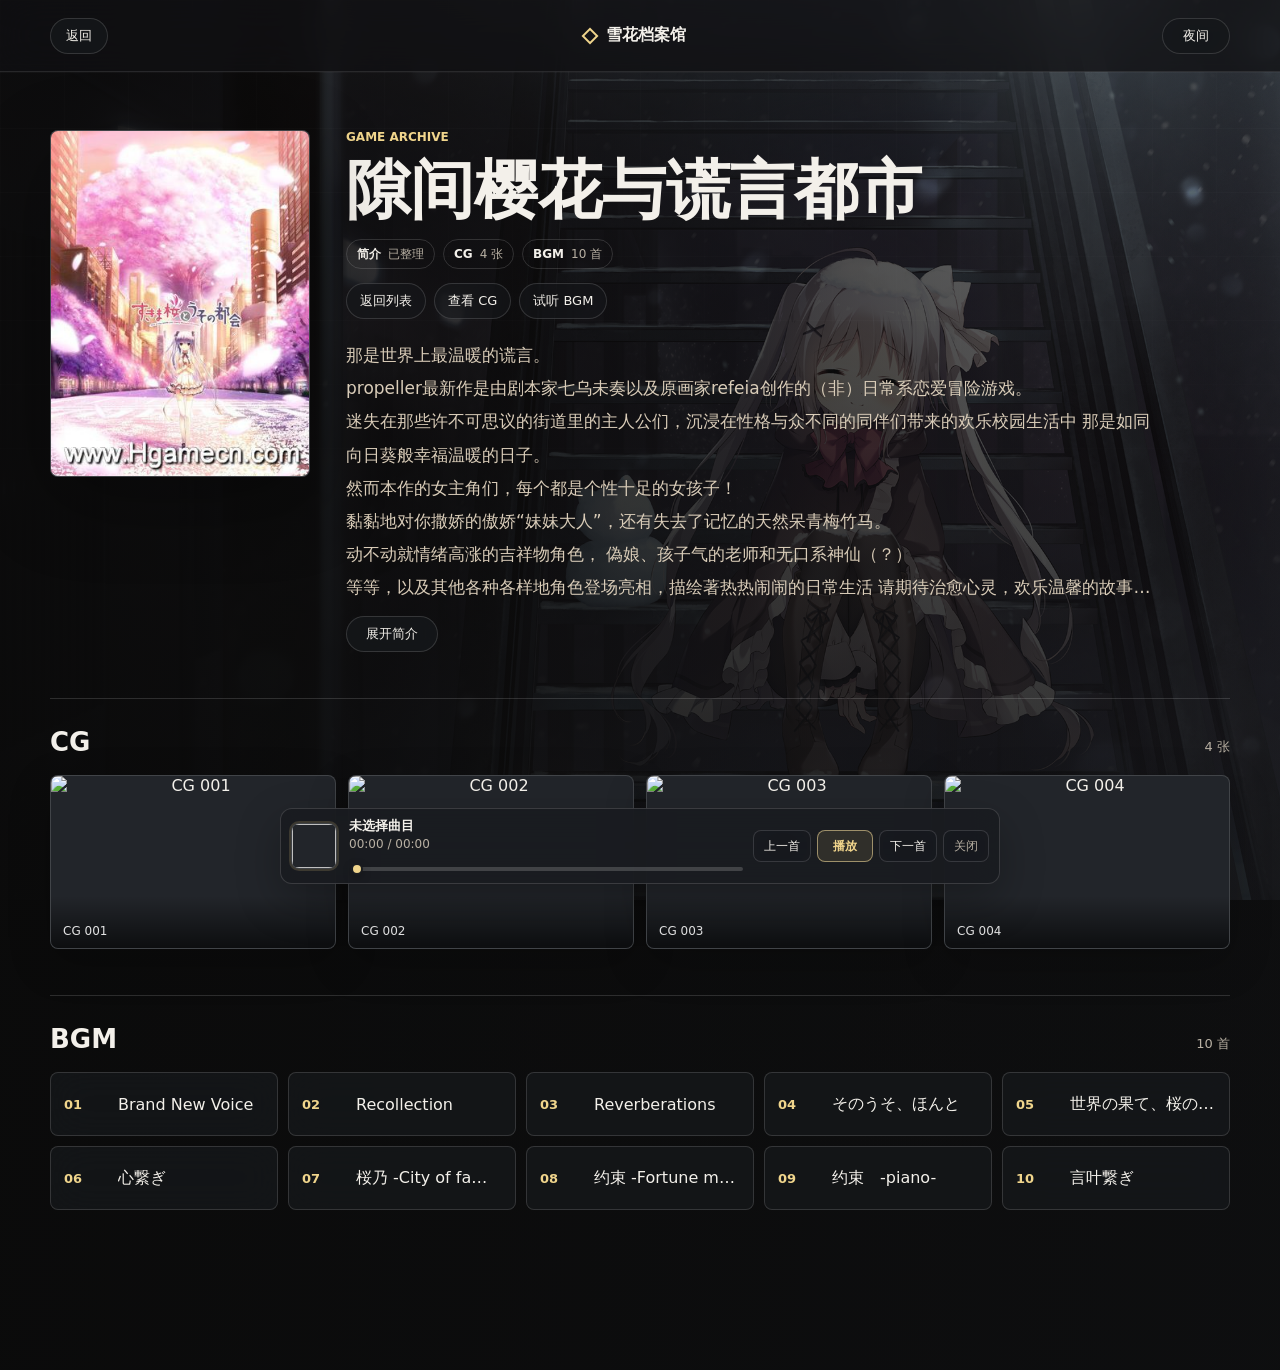
==== game.html @ 0bfa0222 "Initial static archive site" ====
<!doctype html>
<html lang="zh-CN">
  <head>
    <meta charset="UTF-8" />
    <meta name="viewport" content="width=device-width, initial-scale=1.0" />
    <title>作品详情 - 雪花档案馆</title>
    <link rel="icon" href="assets/icon/favicon.ico" />
    <link rel="preconnect" href="https://norespond.github.io" crossorigin />
    <link rel="stylesheet" href="assets/css/game.css" />
  </head>
  <body>
    <div class="page-shell">
      <header class="site-header" aria-label="站点导航">
        <button class="back-button" type="button" id="back-button" aria-label="返回上一页">返回</button>
        <a class="brand" href="./index.html" aria-label="返回雪花档案馆首页">
          <span class="brand-mark"></span>
          <span>雪花档案馆</span>
        </a>
        <button class="theme-toggle" type="button" id="theme-toggle" aria-label="切换日夜主题">
          夜间
        </button>
      </header>

      <main id="game-root" aria-live="polite">
        <section class="loading-block">
          <p>正在读取作品档案...</p>
        </section>
      </main>
    </div>

    <div class="player-bar" id="player-bar" hidden>
      <img class="player-cover" id="player-cover" alt="" />
      <div class="player-main">
        <div class="player-title" id="player-title">未选择曲目</div>
        <div class="player-time" id="player-time">00:00 / 00:00</div>
        <input class="player-progress" id="player-progress" type="range" min="0" max="100" value="0" />
      </div>
      <div class="player-controls" aria-label="播放器控制">
        <button class="player-button" type="button" id="player-prev" aria-label="上一首">上一首</button>
        <button class="player-button" type="button" id="player-toggle" aria-label="播放或暂停">播放</button>
        <button class="player-button" type="button" id="player-next" aria-label="下一首">下一首</button>
        <button class="player-button player-close" type="button" id="player-close" aria-label="关闭播放器">关闭</button>
      </div>
      <audio id="audio-player"></audio>
    </div>

    <div class="cg-viewer" id="cg-viewer" hidden aria-modal="true" role="dialog" aria-label="CG 预览">
      <button class="viewer-close" type="button" id="viewer-close" aria-label="关闭预览">关闭</button>
      <button class="viewer-nav viewer-prev" type="button" id="viewer-prev" aria-label="上一张">上一张</button>
      <figure class="viewer-figure">
        <img class="viewer-image" id="viewer-image" alt="" />
        <figcaption class="viewer-caption" id="viewer-caption"></figcaption>
      </figure>
      <button class="viewer-nav viewer-next" type="button" id="viewer-next" aria-label="下一张">下一张</button>
    </div>

    <script src="assets/js/game.js" defer></script>
  </body>
</html>
---- assets/css/game.css ----
:root {
  color-scheme: dark;
  --bg: #101113;
  --panel: rgba(23, 25, 29, 0.72);
  --panel-solid: #1a1c20;
  --text: #f3f0ea;
  --muted: #b8b0a3;
  --soft: #d9ccb8;
  --line: rgba(255, 255, 255, 0.14);
  --accent: #d7b56d;
  --accent-strong: #f0d58c;
  --shadow: 0 24px 80px rgba(0, 0, 0, 0.32);
  --shadow-soft: 0 14px 42px rgba(0, 0, 0, 0.22);
}

:root[data-theme="day"] {
  color-scheme: light;
  --bg: #f1eee7;
  --panel: rgba(250, 247, 239, 0.76);
  --panel-solid: #f8f4eb;
  --text: #1d1d1a;
  --muted: #6d655b;
  --soft: #3c3832;
  --line: rgba(39, 34, 27, 0.16);
  --accent: #9d6b22;
  --accent-strong: #7a4d12;
  --shadow: 0 24px 80px rgba(73, 54, 31, 0.18);
  --shadow-soft: 0 14px 42px rgba(73, 54, 31, 0.12);
}

* {
  box-sizing: border-box;
}

html {
  scroll-behavior: smooth;
}

body {
  overflow-x: hidden;
  min-height: 100vh;
  margin: 0;
  padding-bottom: 92px;
  color: var(--text);
  font-family:
    "Microsoft YaHei", "PingFang SC", "Noto Sans SC", system-ui, sans-serif;
  background:
    linear-gradient(90deg, rgba(10, 10, 10, 0.9), rgba(10, 10, 10, 0.38)),
    linear-gradient(180deg, rgba(16, 17, 19, 0.2), var(--bg) 88%),
    url("../themes/image/moon.png") center / cover fixed;
}

::selection {
  color: #17120a;
  background: var(--accent-strong);
}

:root[data-theme="day"] body {
  background:
    linear-gradient(90deg, rgba(247, 240, 228, 0.9), rgba(247, 240, 228, 0.34)),
    linear-gradient(180deg, rgba(241, 238, 231, 0.05), var(--bg) 88%),
    url("../themes/image/sun.png") center / cover fixed;
}

body::before {
  position: fixed;
  inset: 0;
  pointer-events: none;
  content: "";
  background-image:
    linear-gradient(rgba(255, 255, 255, 0.035) 1px, transparent 1px),
    linear-gradient(90deg, rgba(255, 255, 255, 0.025) 1px, transparent 1px);
  background-size: 64px 64px;
  mask-image: linear-gradient(to bottom, rgba(0, 0, 0, 0.6), transparent 75%);
}

body.viewer-open {
  overflow: hidden;
}

a {
  color: inherit;
  text-decoration: none;
}

button,
input {
  font: inherit;
}

.page-shell {
  width: min(1180px, calc(100% - 40px));
  margin: 0 auto;
}

.site-header {
  position: sticky;
  top: 0;
  z-index: 5;
  display: flex;
  align-items: center;
  justify-content: space-between;
  width: 100vw;
  min-height: 72px;
  margin-left: calc(50% - 50vw);
  padding-right: max(20px, calc((100vw - 1180px) / 2));
  padding-left: max(20px, calc((100vw - 1180px) / 2));
  gap: 24px;
  border-bottom: 1px solid color-mix(in srgb, var(--line) 72%, transparent);
  background: color-mix(in srgb, var(--bg) 76%, transparent);
  box-shadow: 0 1px 0 rgba(255, 255, 255, 0.03);
  backdrop-filter: blur(18px);
}

.brand,
.theme-toggle {
  display: flex;
  align-items: center;
}

.brand {
  gap: 10px;
  font-weight: 700;
}

.brand-mark {
  width: 12px;
  height: 12px;
  border: 2px solid var(--accent-strong);
  transform: rotate(45deg);
}

.brand:focus-visible,
.back-button:focus-visible,
.theme-toggle:focus-visible,
.detail-action:focus-visible,
.summary-toggle:focus-visible,
.cg-card:focus-visible,
.track-button:focus-visible,
.player-button:focus-visible,
.viewer-close:focus-visible,
.viewer-nav:focus-visible,
.player-progress:focus-visible {
  outline: 2px solid color-mix(in srgb, var(--accent-strong) 72%, transparent);
  outline-offset: 3px;
}

.theme-toggle,
.back-button,
.player-button,
.summary-toggle,
.viewer-close,
.viewer-nav,
.track-button {
  justify-content: center;
  border: 1px solid var(--line);
  color: var(--text);
  background: var(--panel);
  cursor: pointer;
  backdrop-filter: blur(18px);
}

.theme-toggle {
  min-width: 68px;
  height: 36px;
  padding: 0 14px;
  border-radius: 999px;
  font-size: 13px;
}

.back-button {
  min-width: 58px;
  height: 36px;
  padding: 0 14px;
  border-radius: 999px;
  font-size: 13px;
}

.back-button:hover,
.theme-toggle:hover {
  border-color: color-mix(in srgb, var(--accent-strong) 55%, var(--line));
  color: var(--accent-strong);
}

.detail-hero {
  display: grid;
  grid-template-columns: 260px minmax(0, 1fr);
  gap: 36px;
  align-items: start;
  padding: 58px 0 46px;
}

.detail-cover {
  position: sticky;
  top: 96px;
  width: 100%;
  aspect-ratio: 3 / 4;
  object-fit: cover;
  border: 1px solid var(--line);
  border-radius: 8px;
  background: #22252a;
  box-shadow: var(--shadow);
}

.detail-hero.is-unclassified .detail-cover {
  border-color: color-mix(in srgb, var(--accent-strong) 42%, var(--line));
}

.detail-hero.is-unclassified {
  position: relative;
}

.detail-hero.is-unclassified::before {
  position: absolute;
  inset: 34px -24px 20px;
  z-index: -1;
  border: 1px solid color-mix(in srgb, var(--accent-strong) 24%, var(--line));
  border-radius: 8px;
  content: "";
  background: color-mix(in srgb, var(--panel-solid) 42%, transparent);
  box-shadow: var(--shadow-soft);
}

.eyebrow {
  margin: 0 0 12px;
  color: var(--accent-strong);
  font-size: 12px;
  font-weight: 700;
  letter-spacing: 0;
  text-transform: uppercase;
}

h1,
h2,
p {
  margin-top: 0;
}

h1 {
  max-width: 840px;
  margin-bottom: 22px;
  font-size: clamp(36px, 5.5vw, 64px);
  line-height: 1.08;
  letter-spacing: 0;
}

h2 {
  margin-bottom: 18px;
  font-size: 26px;
  letter-spacing: 0;
}

.summary {
  max-width: 820px;
  margin-bottom: 12px;
  color: var(--soft);
  font-size: 17px;
  line-height: 1.95;
  white-space: pre-wrap;
}

.summary.is-collapsed {
  position: relative;
  display: -webkit-box;
  overflow: hidden;
  -webkit-box-orient: vertical;
  -webkit-line-clamp: 8;
}

.empty-summary {
  color: var(--muted);
}

.summary-toggle {
  min-width: 92px;
  height: 36px;
  padding: 0 14px;
  border-radius: 999px;
  font-size: 13px;
}

.summary-toggle[hidden] {
  display: none;
}

.showcase-stack {
  display: grid;
  gap: 34px;
  padding-bottom: 56px;
}

.section-panel {
  border-top: 1px solid var(--line);
  padding: 28px 0 12px;
  scroll-margin-top: 88px;
}

.showcase-panel {
  min-width: 0;
}

.section-title-row {
  display: flex;
  align-items: baseline;
  justify-content: space-between;
  gap: 16px;
  margin-bottom: 18px;
}

.section-title-row h2 {
  margin-bottom: 0;
}

.section-title-row span {
  color: var(--muted);
  font-size: 13px;
}

.cg-gallery {
  display: grid;
  gap: 12px;
}

.cg-gallery.is-single {
  grid-template-columns: minmax(0, 860px);
}

.cg-gallery.is-featured {
  grid-template-columns: minmax(0, 1.35fr) minmax(220px, 0.85fr);
}

.cg-gallery.is-grid {
  grid-template-columns: repeat(auto-fit, minmax(220px, 1fr));
}

.cg-card {
  position: relative;
  display: block;
  overflow: hidden;
  min-width: 0;
  padding: 0;
  border: 1px solid var(--line);
  border-radius: 8px;
  color: var(--text);
  background: #22252a;
  cursor: zoom-in;
  box-shadow: var(--shadow-soft);
  transition:
    border-color 160ms ease,
    transform 160ms ease,
    box-shadow 160ms ease;
}

.cg-gallery.is-featured .cg-card.is-primary {
  grid-row: span 2;
}

.cg-card:hover {
  border-color: color-mix(in srgb, var(--accent-strong) 55%, var(--line));
  box-shadow: var(--shadow);
  transform: translateY(-2px);
}

.cg-card::after {
  position: absolute;
  top: 10px;
  right: 10px;
  padding: 6px 9px;
  border: 1px solid rgba(255, 255, 255, 0.22);
  border-radius: 999px;
  color: rgba(255, 255, 255, 0.9);
  font-size: 12px;
  content: "预览";
  background: rgba(0, 0, 0, 0.42);
  opacity: 0;
  transform: translateY(-4px);
  transition:
    opacity 160ms ease,
    transform 160ms ease;
  backdrop-filter: blur(14px);
}

.cg-card:hover::after,
.cg-card:focus-visible::after {
  opacity: 1;
  transform: translateY(0);
}

.cg-image {
  display: block;
  width: 100%;
  height: 100%;
  min-height: 172px;
  aspect-ratio: 16 / 9;
  object-fit: cover;
  transition: transform 220ms ease;
}

.cg-card:hover .cg-image,
.cg-card:focus-visible .cg-image {
  transform: scale(1.025);
}

.cg-gallery.is-single .cg-image,
.cg-gallery.is-featured .cg-card.is-primary .cg-image {
  min-height: 320px;
}

.cg-caption {
  position: absolute;
  right: 0;
  bottom: 0;
  left: 0;
  padding: 28px 12px 10px;
  overflow: hidden;
  color: rgba(255, 255, 255, 0.88);
  font-size: 12px;
  text-align: left;
  text-overflow: ellipsis;
  white-space: nowrap;
  background: linear-gradient(to top, rgba(0, 0, 0, 0.62), transparent);
}

.is-fallback-image {
  object-fit: cover;
}

.resource-summary {
  display: flex;
  flex-wrap: wrap;
  gap: 8px;
  margin: -8px 0 18px;
}

.detail-actions {
  display: flex;
  flex-wrap: wrap;
  gap: 8px;
  margin: -4px 0 20px;
}

.detail-action {
  display: inline-flex;
  align-items: center;
  min-height: 36px;
  padding: 0 13px;
  border: 1px solid var(--line);
  border-radius: 999px;
  color: var(--text);
  font-size: 13px;
  background: color-mix(in srgb, var(--panel) 76%, transparent);
  backdrop-filter: blur(18px);
}

.detail-action:hover,
.detail-action:focus-visible {
  border-color: color-mix(in srgb, var(--accent-strong) 55%, var(--line));
  color: var(--accent-strong);
}

.resource-pill {
  display: inline-flex;
  gap: 7px;
  align-items: center;
  min-height: 30px;
  padding: 0 10px;
  border: 1px solid var(--line);
  border-radius: 999px;
  color: var(--muted);
  font-size: 12px;
}

.resource-pill strong {
  color: var(--text);
}

.resource-pill.is-missing {
  border-color: color-mix(in srgb, var(--accent-strong) 46%, var(--line));
  color: var(--accent-strong);
  background: rgba(215, 181, 109, 0.1);
}

.unclassified-notice {
  display: grid;
  gap: 6px;
  max-width: 820px;
  margin: 0 0 18px;
  padding: 14px 16px;
  border: 1px solid color-mix(in srgb, var(--accent-strong) 34%, var(--line));
  border-radius: 8px;
  color: var(--muted);
  line-height: 1.7;
  background: color-mix(in srgb, var(--panel) 74%, transparent);
}

.unclassified-notice strong {
  color: var(--accent-strong);
}

.empty-state {
  display: grid;
  gap: 6px;
  padding: 24px;
  border: 1px dashed var(--line);
  border-radius: 8px;
  color: var(--muted);
  background: rgba(0, 0, 0, 0.12);
}

.empty-state strong {
  color: var(--text);
  font-size: 16px;
}

.track-list {
  display: grid;
  grid-template-columns: repeat(auto-fit, minmax(220px, 1fr));
  gap: 10px;
}

.track-button {
  position: relative;
  display: grid;
  grid-template-columns: 42px minmax(0, 1fr);
  gap: 12px;
  align-items: center;
  width: 100%;
  min-height: 64px;
  padding: 11px 13px;
  border-radius: 8px;
  text-align: left;
  transition:
    border-color 160ms ease,
    background-color 160ms ease;
}

.track-button:hover,
.track-button.is-active {
  border-color: color-mix(in srgb, var(--accent-strong) 55%, var(--line));
  background: color-mix(in srgb, var(--panel-solid) 74%, transparent);
}

.track-button.is-active {
  padding-right: 72px;
}

.track-button.is-active::after {
  position: absolute;
  top: 50%;
  right: 12px;
  color: var(--accent-strong);
  font-size: 12px;
  content: "播放中";
  transform: translateY(-50%);
}

.track-button.has-error {
  border-color: color-mix(in srgb, #d95f5f 58%, var(--line));
}

.track-index {
  color: var(--accent-strong);
  font-size: 13px;
  font-weight: 700;
}

.track-title {
  overflow: hidden;
  text-overflow: ellipsis;
  white-space: nowrap;
}

.player-bar {
  position: fixed;
  right: 18px;
  bottom: 16px;
  left: 18px;
  z-index: 10;
  display: grid;
  grid-template-columns: 46px minmax(0, 1fr) auto;
  gap: 12px;
  align-items: center;
  width: min(720px, calc(100% - 36px));
  margin: 0 auto;
  padding: 8px 10px;
  border: 1px solid var(--line);
  border-radius: 12px;
  background: color-mix(in srgb, var(--panel-solid) 92%, transparent);
  box-shadow: 0 16px 44px rgba(0, 0, 0, 0.26);
  backdrop-filter: blur(18px);
}

.player-bar:not([hidden]) {
  animation: player-in 180ms ease-out;
}

@keyframes player-in {
  from {
    opacity: 0;
    transform: translateY(12px);
  }

  to {
    opacity: 1;
    transform: translateY(0);
  }
}

.player-bar.has-error {
  border-color: color-mix(in srgb, #d95f5f 58%, var(--line));
}

.player-cover {
  width: 46px;
  height: 46px;
  object-fit: cover;
  border: 1px solid var(--line);
  border-radius: 8px;
  background: #22252a;
}

.player-bar:not(.has-error) .player-cover {
  box-shadow: 0 0 0 2px color-mix(in srgb, var(--accent-strong) 16%, transparent);
}

.player-main {
  min-width: 0;
}

.player-title {
  overflow: hidden;
  margin-bottom: 2px;
  font-size: 13px;
  font-weight: 700;
  text-overflow: ellipsis;
  white-space: nowrap;
}

.player-time {
  margin-bottom: 5px;
  color: var(--muted);
  font-size: 12px;
}

.player-bar.has-error .player-time {
  color: #ffb1a8;
}

.player-progress {
  width: 100%;
  height: 4px;
  accent-color: var(--accent-strong);
  cursor: pointer;
  appearance: none;
  border-radius: 999px;
  background: color-mix(in srgb, var(--line) 64%, transparent);
}

.player-progress::-webkit-slider-runnable-track {
  height: 4px;
  border-radius: 999px;
  background: color-mix(in srgb, var(--line) 64%, transparent);
}

.player-progress::-webkit-slider-thumb {
  width: 12px;
  height: 12px;
  margin-top: -4px;
  appearance: none;
  border: 2px solid var(--panel-solid);
  border-radius: 999px;
  background: var(--accent-strong);
  box-shadow: 0 3px 10px rgba(0, 0, 0, 0.24);
}

.player-progress::-moz-range-track {
  height: 4px;
  border-radius: 999px;
  background: color-mix(in srgb, var(--line) 64%, transparent);
}

.player-progress::-moz-range-thumb {
  width: 10px;
  height: 10px;
  border: 2px solid var(--panel-solid);
  border-radius: 999px;
  background: var(--accent-strong);
  box-shadow: 0 3px 10px rgba(0, 0, 0, 0.24);
}

.player-controls {
  display: flex;
  gap: 6px;
  align-items: center;
}

.player-button {
  min-width: 40px;
  height: 32px;
  padding: 0 10px;
  border-radius: 8px;
  font-size: 12px;
  background: color-mix(in srgb, var(--panel) 72%, transparent);
}

.player-button:hover {
  border-color: color-mix(in srgb, var(--accent-strong) 55%, var(--line));
  color: var(--accent-strong);
}

#player-toggle {
  min-width: 56px;
  border-color: color-mix(in srgb, var(--accent-strong) 50%, var(--line));
  color: var(--accent-strong);
  font-weight: 700;
  background: color-mix(in srgb, var(--accent-strong) 12%, var(--panel));
}

#player-toggle:hover {
  color: #1b160d;
  background: var(--accent-strong);
}

.player-close {
  color: var(--muted);
}

.loading-block {
  padding: 80px 0;
  color: var(--muted);
}

.cg-viewer {
  position: fixed;
  inset: 0;
  z-index: 20;
  display: grid;
  grid-template-columns: 88px minmax(0, 1fr) 88px;
  grid-template-rows: 64px minmax(0, 1fr);
  gap: 14px;
  align-items: center;
  padding: 18px;
  background: rgba(5, 6, 8, 0.88);
  backdrop-filter: blur(18px);
}

.cg-viewer[hidden] {
  display: none;
}

.viewer-close {
  grid-column: 3;
  justify-self: end;
  min-width: 72px;
  height: 38px;
  padding: 0 14px;
  border-radius: 999px;
}

.viewer-figure {
  position: relative;
  display: grid;
  grid-column: 2;
  grid-row: 2;
  gap: 12px;
  justify-items: center;
  min-width: 0;
  margin: 0;
}

.cg-viewer.is-loading .viewer-figure::before {
  position: absolute;
  z-index: 1;
  top: 50%;
  left: 50%;
  min-width: 86px;
  padding: 8px 12px;
  border: 1px solid rgba(255, 255, 255, 0.18);
  border-radius: 999px;
  color: rgba(255, 255, 255, 0.86);
  font-size: 13px;
  text-align: center;
  content: "加载中";
  background: rgba(0, 0, 0, 0.42);
  transform: translate(-50%, -50%);
  backdrop-filter: blur(14px);
}

.viewer-image {
  display: block;
  max-width: 100%;
  max-height: calc(100vh - 142px);
  object-fit: contain;
  border-radius: 8px;
  box-shadow: var(--shadow);
}

.viewer-caption {
  color: rgba(255, 255, 255, 0.78);
  font-size: 13px;
}

.viewer-nav {
  width: 72px;
  height: 44px;
  border-radius: 999px;
}

.viewer-prev {
  grid-column: 1;
  grid-row: 2;
  justify-self: center;
}

.viewer-next {
  grid-column: 3;
  grid-row: 2;
  justify-self: center;
}

@media (prefers-reduced-motion: reduce) {
  html {
    scroll-behavior: auto;
  }

  .cg-image,
  .cg-card,
  .track-button,
  .player-bar:not([hidden]) {
    animation: none;
    transition: none;
  }

  .cg-card:hover,
  .cg-card:hover .cg-image {
    transform: none;
  }
}

@media (max-width: 900px) {
  .page-shell {
    width: min(100% - 28px, 720px);
  }

  .site-header {
    position: static;
    width: auto;
    min-height: auto;
    margin-left: 0;
    align-items: flex-start;
    flex-direction: column;
    gap: 16px;
    padding: 14px 0;
    border-bottom: 0;
    background: transparent;
    box-shadow: none;
    backdrop-filter: none;
  }

  .detail-hero {
    grid-template-columns: 1fr;
  }

  .detail-hero {
    gap: 24px;
    padding: 42px 0 36px;
  }

  .detail-cover {
    position: static;
    max-width: 220px;
  }

  .showcase-stack {
    gap: 26px;
  }

  .cg-gallery.is-featured {
    grid-template-columns: 1fr;
  }

  .cg-gallery.is-featured .cg-card.is-primary {
    grid-row: auto;
  }
}

@media (max-width: 560px) {
  body {
    padding-bottom: 138px;
  }

  .page-shell {
    width: min(100% - 24px, 480px);
  }

  .detail-hero {
    padding: 30px 0 30px;
  }

  .detail-cover {
    max-width: 168px;
  }

  h1 {
    margin-bottom: 16px;
    font-size: 32px;
    line-height: 1.14;
  }

  h2 {
    font-size: 23px;
  }

  .summary {
    font-size: 15px;
    line-height: 1.82;
  }

  .resource-summary {
    margin-bottom: 14px;
  }

  .section-title-row {
    align-items: flex-start;
    flex-direction: column;
    gap: 6px;
  }

  .cg-gallery,
  .cg-gallery.is-grid,
  .cg-gallery.is-featured,
  .cg-gallery.is-single {
    grid-template-columns: 1fr;
  }

  .cg-image,
  .cg-gallery.is-single .cg-image,
  .cg-gallery.is-featured .cg-card.is-primary .cg-image {
    min-height: 196px;
  }

  .track-list {
    grid-template-columns: 1fr;
  }

  .player-bar {
    grid-template-columns: 42px minmax(0, 1fr);
    right: 12px;
    bottom: 12px;
    left: 12px;
    width: calc(100% - 24px);
    gap: 9px;
    padding: 8px;
    border-radius: 12px;
  }

  .player-cover {
    width: 42px;
    height: 42px;
    border-radius: 8px;
  }

  .player-controls {
    grid-column: 1 / -1;
    display: grid;
    grid-template-columns: repeat(4, minmax(0, 1fr));
    gap: 6px;
  }

  .player-button {
    min-width: 0;
    height: 32px;
    padding: 0 6px;
  }

  .cg-viewer {
    grid-template-columns: 1fr 1fr;
    grid-template-rows: 48px minmax(0, 1fr) 48px;
    gap: 10px;
    padding: 12px;
  }

  .viewer-close {
    grid-column: 2;
    grid-row: 1;
  }

  .viewer-figure {
    grid-column: 1 / -1;
    grid-row: 2;
  }

  .viewer-image {
    max-height: calc(100vh - 138px);
  }

  .viewer-prev,
  .viewer-next {
    grid-row: 3;
    width: 100%;
  }

  .viewer-prev {
    grid-column: 1;
  }

  .viewer-next {
    grid-column: 2;
  }
}
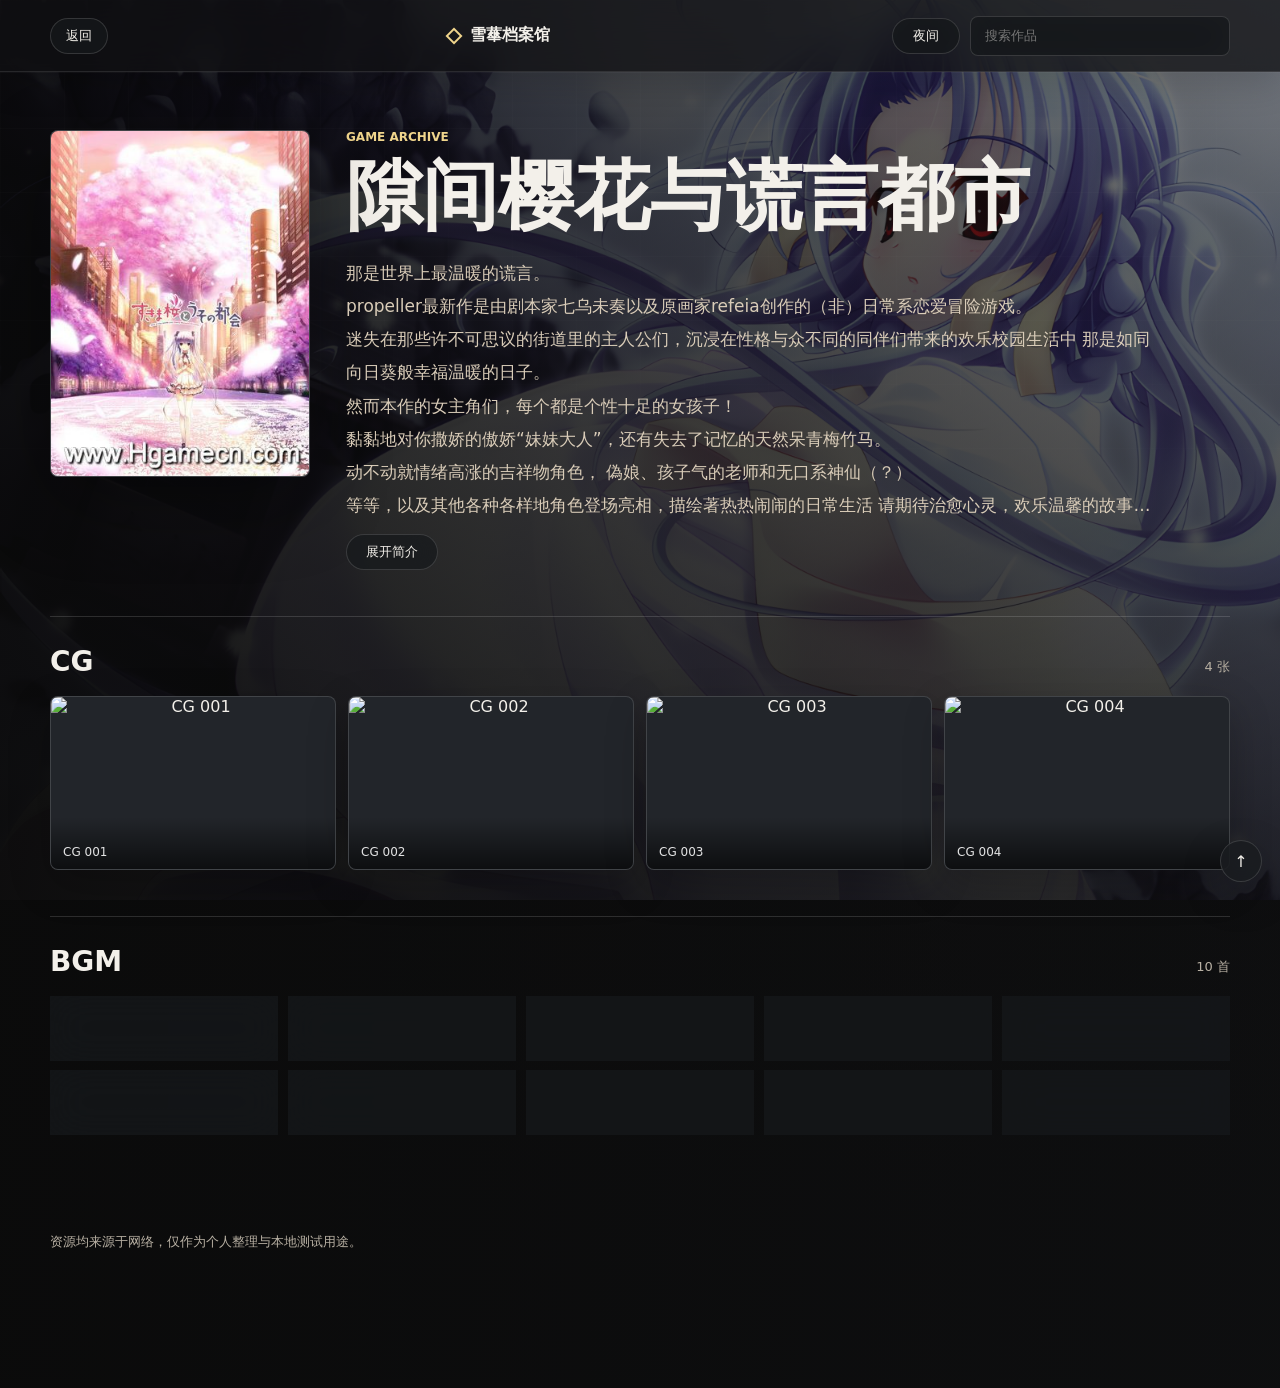
==== commit 0a293ec5: "改spa中" ====
--- a/game.html
+++ b/game.html
@@ -3,7 +3,7 @@
   <head>
     <meta charset="UTF-8" />
     <meta name="viewport" content="width=device-width, initial-scale=1.0" />
-    <title>作品详情 - 雪花档案馆</title>
+    <title>作品详情 - 雪蕐档案馆</title>
     <link rel="icon" href="assets/icon/favicon.ico" />
     <link rel="preconnect" href="https://norespond.github.io" crossorigin />
     <link rel="stylesheet" href="assets/css/game.css" />
@@ -12,9 +12,9 @@
     <div class="page-shell">
       <header class="site-header" aria-label="站点导航">
         <button class="back-button" type="button" id="back-button" aria-label="返回上一页">返回</button>
-        <a class="brand" href="./index.html" aria-label="返回雪花档案馆首页">
+        <a class="brand" href="./index.html" aria-label="返回雪蕐档案馆首页">
           <span class="brand-mark"></span>
-          <span>雪花档案馆</span>
+          <span>雪蕐档案馆</span>
         </a>
         <button class="theme-toggle" type="button" id="theme-toggle" aria-label="切换日夜主题">
           夜间
@@ -54,6 +54,10 @@
       <button class="viewer-nav viewer-next" type="button" id="viewer-next" aria-label="下一张">下一张</button>
     </div>
 
-    <script src="assets/js/game.js" defer></script>
+    <script>
+      const params = new URLSearchParams(window.location.search);
+      const id = params.get("id") || "001";
+      window.location.replace(`./index.html?id=${encodeURIComponent(id)}`);
+    </script>
   </body>
 </html>
--- a/assets/css/game.css
+++ b/assets/css/game.css
@@ -590,6 +590,10 @@
   backdrop-filter: blur(18px);
 }
 
+.player-bar[hidden] {
+  display: none;
+}
+
 .player-bar:not([hidden]) {
   animation: player-in 180ms ease-out;
 }
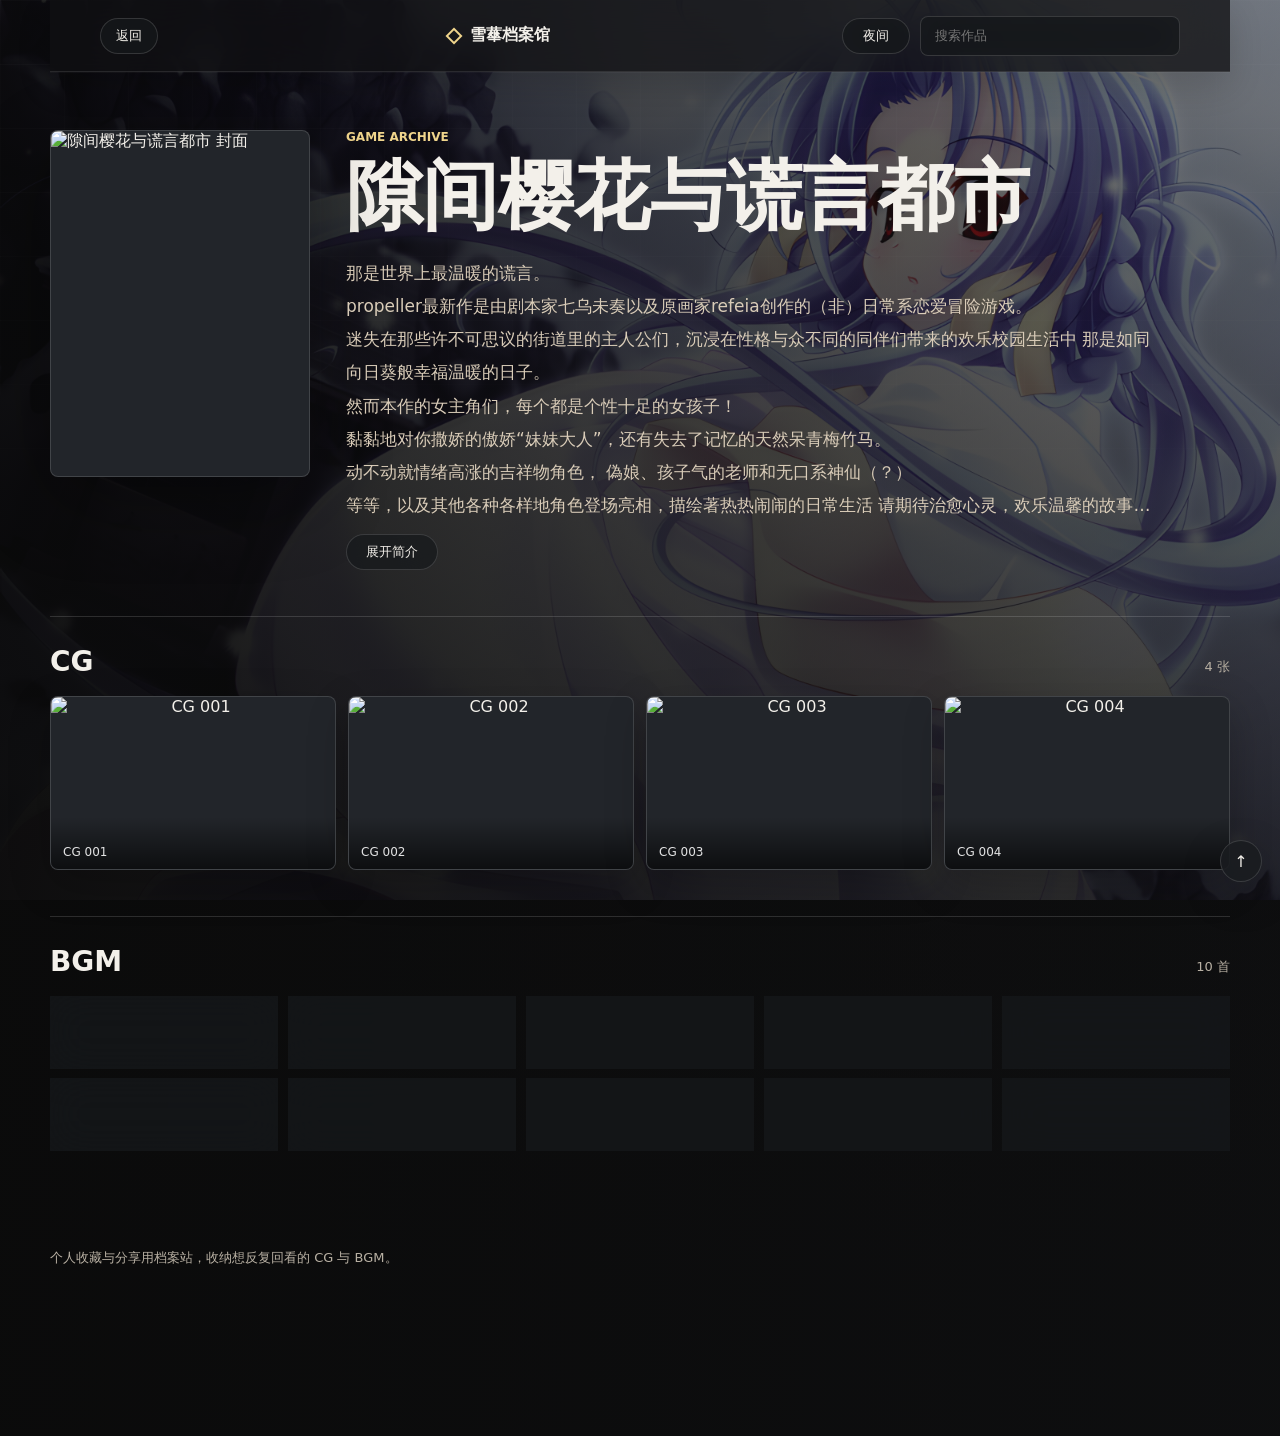
==== commit 43e0f996: "小更新" ====
--- a/game.html
+++ b/game.html
@@ -7,6 +7,7 @@
     <link rel="icon" href="assets/icon/favicon.ico" />
     <link rel="preconnect" href="https://norespond.github.io" crossorigin />
     <link rel="stylesheet" href="assets/css/game.css" />
+    <link rel="stylesheet" href="assets/css/player.css" />
   </head>
   <body>
     <div class="page-shell">
@@ -36,10 +37,22 @@
         <input class="player-progress" id="player-progress" type="range" min="0" max="100" value="0" />
       </div>
       <div class="player-controls" aria-label="播放器控制">
-        <button class="player-button" type="button" id="player-prev" aria-label="上一首">上一首</button>
-        <button class="player-button" type="button" id="player-toggle" aria-label="播放或暂停">播放</button>
-        <button class="player-button" type="button" id="player-next" aria-label="下一首">下一首</button>
-        <button class="player-button player-close" type="button" id="player-close" aria-label="关闭播放器">关闭</button>
+        <button class="player-button" type="button" id="player-prev" aria-label="上一首">
+          <svg width="18" height="18" viewBox="0 0 24 24" fill="currentColor" aria-hidden="true"><title>上一首</title><path d="M13 6v12l-8-6 8-6zm8 0v12h-2V6h2z"/></svg>
+          <span class="visually-hidden">上一首</span>
+        </button>
+        <button class="player-button" type="button" id="player-toggle" aria-label="播放或暂停" aria-pressed="false">
+          <svg class="icon-play" width="18" height="18" viewBox="0 0 24 24" fill="currentColor" aria-hidden="true"><title>播放/暂停</title><path d="M8 5v14l11-7z"/></svg>
+          <span class="visually-hidden">播放或暂停</span>
+        </button>
+        <button class="player-button" type="button" id="player-next" aria-label="下一首">
+          <svg width="18" height="18" viewBox="0 0 24 24" fill="currentColor" aria-hidden="true"><title>下一首</title><path d="M5 6v12l8-6-8-6zm14 0v12h-2V6h2z"/></svg>
+          <span class="visually-hidden">下一首</span>
+        </button>
+        <button class="player-button player-close" type="button" id="player-close" aria-label="关闭播放器">
+          <svg width="18" height="18" viewBox="0 0 24 24" fill="none" stroke="currentColor" stroke-width="2" stroke-linecap="round" aria-hidden="true"><title>关闭播放器</title><path d="M6 6l12 12M18 6L6 18"/></svg>
+          <span class="visually-hidden">关闭播放器</span>
+        </button>
       </div>
       <audio id="audio-player"></audio>
     </div>
--- a/assets/css/game.css
+++ b/assets/css/game.css
@@ -40,7 +40,7 @@
   overflow-x: hidden;
   min-height: 100vh;
   margin: 0;
-  padding-bottom: 92px;
+  padding-bottom: 124px;
   color: var(--text);
   font-family:
     "Microsoft YaHei", "PingFang SC", "Noto Sans SC", system-ui, sans-serif;
@@ -100,9 +100,9 @@
   display: flex;
   align-items: center;
   justify-content: space-between;
-  width: 100vw;
+  width: 100%;
   min-height: 72px;
-  margin-left: calc(50% - 50vw);
+  margin-left: 0;
   padding-right: max(20px, calc((100vw - 1180px) / 2));
   padding-left: max(20px, calc((100vw - 1180px) / 2));
   gap: 24px;
@@ -138,6 +138,7 @@
 .cg-card:focus-visible,
 .track-button:focus-visible,
 .player-button:focus-visible,
+.player-queue-item:focus-visible,
 .viewer-close:focus-visible,
 .viewer-nav:focus-visible,
 .player-progress:focus-visible {
@@ -518,15 +519,20 @@
   gap: 10px;
 }
 
+.track-row {
+  position: relative;
+  display: block;
+}
+
 .track-button {
   position: relative;
   display: grid;
-  grid-template-columns: 42px minmax(0, 1fr);
+  grid-template-columns: 50px minmax(0, 1fr);
   gap: 12px;
   align-items: center;
   width: 100%;
-  min-height: 64px;
-  padding: 11px 13px;
+  min-height: 72px;
+  padding: 10px 13px 10px 10px;
   border-radius: 8px;
   text-align: left;
   transition:
@@ -558,14 +564,31 @@
   border-color: color-mix(in srgb, #d95f5f 58%, var(--line));
 }
 
+.track-cover {
+  width: 50px;
+  height: 50px;
+  object-fit: cover;
+  border: 1px solid var(--line);
+  border-radius: 8px;
+  background: #22252a;
+}
+
+.track-meta {
+  display: grid;
+  gap: 5px;
+  min-width: 0;
+}
+
 .track-index {
   color: var(--accent-strong);
-  font-size: 13px;
+  font-size: 12px;
   font-weight: 700;
 }
 
 .track-title {
   overflow: hidden;
+  color: var(--text);
+  font-weight: 600;
   text-overflow: ellipsis;
   white-space: nowrap;
 }
@@ -577,17 +600,18 @@
   left: 18px;
   z-index: 10;
   display: grid;
-  grid-template-columns: 46px minmax(0, 1fr) auto;
-  gap: 12px;
+  grid-template-columns: 62px minmax(240px, 1fr) auto;
+  gap: 14px;
   align-items: center;
-  width: min(720px, calc(100% - 36px));
+  width: min(960px, calc(100% - 36px));
+  min-height: 84px;
   margin: 0 auto;
-  padding: 8px 10px;
-  border: 1px solid var(--line);
-  border-radius: 12px;
-  background: color-mix(in srgb, var(--panel-solid) 92%, transparent);
-  box-shadow: 0 16px 44px rgba(0, 0, 0, 0.26);
-  backdrop-filter: blur(18px);
+  padding: 12px;
+  border: 1px solid color-mix(in srgb, var(--line) 82%, transparent);
+  border-radius: 8px;
+  background: color-mix(in srgb, var(--panel-solid) 94%, transparent);
+  box-shadow: 0 18px 52px rgba(0, 0, 0, 0.3);
+  backdrop-filter: blur(20px);
 }
 
 .player-bar[hidden] {
@@ -615,38 +639,71 @@
 }
 
 .player-cover {
-  width: 46px;
-  height: 46px;
+  width: 62px;
+  height: 62px;
   object-fit: cover;
   border: 1px solid var(--line);
   border-radius: 8px;
   background: #22252a;
 }
 
-.player-bar:not(.has-error) .player-cover {
-  box-shadow: 0 0 0 2px color-mix(in srgb, var(--accent-strong) 16%, transparent);
+.player-bar.is-playing:not(.has-error) .player-cover {
+  box-shadow: 0 0 0 2px
+    color-mix(in srgb, var(--accent-strong) 18%, transparent);
 }
 
 .player-main {
+  display: grid;
+  gap: 8px;
   min-width: 0;
+}
+
+.player-meta {
+  display: grid;
+  gap: 2px;
+  min-width: 0;
+}
+
+.player-kicker,
+.player-status,
+.player-time {
+  color: var(--muted);
+  font-size: 12px;
+}
+
+.player-kicker {
+  text-transform: uppercase;
 }
 
 .player-title {
   overflow: hidden;
-  margin-bottom: 2px;
-  font-size: 13px;
+  color: var(--text);
+  font-size: 14px;
   font-weight: 700;
   text-overflow: ellipsis;
   white-space: nowrap;
 }
 
-.player-time {
-  margin-bottom: 5px;
-  color: var(--muted);
-  font-size: 12px;
-}
-
-.player-bar.has-error .player-time {
+.player-progress-row {
+  display: grid;
+  grid-template-columns: 42px minmax(120px, 1fr) 42px;
+  gap: 9px;
+  align-items: center;
+}
+
+.player-time:last-child {
+  text-align: right;
+}
+
+.player-status {
+  min-height: 14px;
+}
+
+.player-status.is-empty {
+  visibility: hidden;
+}
+
+.player-bar.has-error .player-status {
   color: #ffb1a8;
 }
 
@@ -667,9 +724,9 @@
 }
 
 .player-progress::-webkit-slider-thumb {
-  width: 12px;
-  height: 12px;
-  margin-top: -4px;
+  width: 13px;
+  height: 13px;
+  margin-top: -4.5px;
   appearance: none;
   border: 2px solid var(--panel-solid);
   border-radius: 999px;
@@ -693,18 +750,22 @@
 }
 
 .player-controls {
-  display: flex;
-  gap: 6px;
+  display: grid;
+  grid-template-columns: repeat(5, auto);
+  gap: 7px;
   align-items: center;
 }
 
 .player-button {
-  min-width: 40px;
-  height: 32px;
-  padding: 0 10px;
+  min-height: 34px;
   border-radius: 8px;
   font-size: 12px;
   background: color-mix(in srgb, var(--panel) 72%, transparent);
+}
+
+.player-button {
+  min-width: 46px;
+  padding: 0 10px;
 }
 
 .player-button:hover {
@@ -712,21 +773,88 @@
   color: var(--accent-strong);
 }
 
-#player-toggle {
-  min-width: 56px;
+.player-toggle {
+  min-width: 58px;
   border-color: color-mix(in srgb, var(--accent-strong) 50%, var(--line));
   color: var(--accent-strong);
   font-weight: 700;
   background: color-mix(in srgb, var(--accent-strong) 12%, var(--panel));
 }
 
-#player-toggle:hover {
+.player-toggle:hover {
   color: #1b160d;
   background: var(--accent-strong);
 }
 
 .player-close {
   color: var(--muted);
+}
+
+.player-queue {
+  position: absolute;
+  right: 0;
+  bottom: calc(100% + 10px);
+  left: 0;
+  display: grid;
+  gap: 8px;
+  padding: 12px;
+  border: 1px solid color-mix(in srgb, var(--line) 82%, transparent);
+  border-radius: 8px;
+  background: color-mix(in srgb, var(--panel-solid) 94%, transparent);
+  box-shadow: 0 18px 52px rgba(0, 0, 0, 0.3);
+  backdrop-filter: blur(20px);
+}
+
+.player-queue[hidden] {
+  display: none;
+}
+
+.player-queue-head {
+  display: flex;
+  justify-content: space-between;
+  gap: 12px;
+  color: var(--muted);
+  font-size: 12px;
+}
+
+.player-queue-list {
+  display: grid;
+  gap: 7px;
+  max-height: 240px;
+  overflow-y: auto;
+  padding-right: 2px;
+}
+
+.player-queue-item {
+  display: grid;
+  grid-template-columns: auto minmax(120px, 1fr);
+  gap: 7px;
+  align-items: center;
+  width: 100%;
+  min-width: 0;
+  min-height: 38px;
+  padding: 0 10px;
+  border: 1px solid var(--line);
+  border-radius: 8px;
+  color: var(--muted);
+  text-align: left;
+  background: color-mix(in srgb, var(--panel) 64%, transparent);
+  cursor: pointer;
+}
+
+.player-queue-item strong {
+  overflow: hidden;
+  color: var(--text);
+  font-size: 12px;
+  font-weight: 600;
+  text-overflow: ellipsis;
+  white-space: nowrap;
+}
+
+.player-queue-item.is-current {
+  border-color: color-mix(in srgb, var(--accent-strong) 54%, var(--line));
+  color: var(--accent-strong);
+  background: color-mix(in srgb, var(--accent-strong) 12%, var(--panel));
 }
 
 .loading-block {
@@ -890,7 +1018,7 @@
 
 @media (max-width: 560px) {
   body {
-    padding-bottom: 138px;
+    padding-bottom: 190px;
   }
 
   .page-shell {
@@ -948,26 +1076,31 @@
   }
 
   .player-bar {
-    grid-template-columns: 42px minmax(0, 1fr);
+    grid-template-columns: 50px minmax(0, 1fr);
     right: 12px;
     bottom: 12px;
     left: 12px;
     width: calc(100% - 24px);
-    gap: 9px;
-    padding: 8px;
-    border-radius: 12px;
+    min-height: 0;
+    gap: 10px;
+    padding: 10px;
   }
 
   .player-cover {
-    width: 42px;
-    height: 42px;
+    width: 50px;
+    height: 50px;
     border-radius: 8px;
+  }
+
+  .player-progress-row {
+    grid-template-columns: 38px minmax(0, 1fr) 38px;
+    gap: 7px;
   }
 
   .player-controls {
     grid-column: 1 / -1;
     display: grid;
-    grid-template-columns: repeat(4, minmax(0, 1fr));
+    grid-template-columns: repeat(5, minmax(0, 1fr));
     gap: 6px;
   }
 
@@ -975,6 +1108,28 @@
     min-width: 0;
     height: 32px;
     padding: 0 6px;
+  }
+
+  .player-close {
+    grid-column: auto;
+    grid-row: auto;
+  }
+
+  .player-queue {
+    gap: 7px;
+    max-height: min(50vh, 280px);
+    padding: 10px;
+  }
+
+  .player-queue-list {
+    max-height: 180px;
+    overflow-y: auto;
+  }
+
+  .player-queue-item {
+    width: 100%;
+    max-width: none;
+    min-width: 0;
   }
 
   .cg-viewer {
--- a/assets/css/player.css
+++ b/assets/css/player.css
@@ -0,0 +1,199 @@
+/* Player redesign: centered sticky bottom bar with compact controls */
+:root {
+  --player-height: 76px;
+}
+
+/* Accessibility helper: visually hidden but accessible to screen readers */
+.visually-hidden {
+  position: absolute !important;
+  width: 1px !important;
+  height: 1px !important;
+  padding: 0 !important;
+  margin: -1px !important;
+  overflow: hidden !important;
+  clip: rect(0 0 0 0) !important;
+  white-space: nowrap !important;
+  border: 0 !important;
+}
+
+.player-bar {
+  position: fixed;
+  left: 0;
+  right: 0;
+  bottom: 14px;
+  z-index: 30;
+  display: flex;
+  justify-content: center;
+  width: auto;
+  min-height: 0;
+  margin: 0;
+  padding: 0;
+  border: 0;
+  background: transparent;
+  box-shadow: none;
+  backdrop-filter: none;
+  gap: 0;
+  pointer-events: auto;
+}
+
+.player-bar .player-inner {
+  position: relative;
+  width: min(1180px, calc(100% - 40px));
+  display: flex;
+  align-items: center;
+  gap: 14px;
+  padding: 10px 14px;
+  min-height: var(--player-height);
+  border-radius: 14px;
+  border: 1px solid color-mix(in srgb, var(--line) 82%, transparent);
+  background: color-mix(in srgb, var(--panel-solid) 86%, transparent);
+  box-shadow: var(--shadow-soft);
+  backdrop-filter: blur(12px);
+}
+
+/* cover */
+.player-bar .player-cover {
+  width: 64px;
+  height: 64px;
+  border-radius: 8px;
+  object-fit: cover;
+  flex: 0 0 64px;
+  border: 1px solid var(--line);
+}
+
+/* main area: meta + progress */
+.player-bar .player-main {
+  display: flex;
+  flex-direction: column;
+  gap: 6px;
+  min-width: 0;
+  flex: 1 1 auto;
+}
+
+.player-meta {
+  display: flex;
+  align-items: baseline;
+  gap: 10px;
+}
+
+.player-kicker {
+  font-size: 12px;
+  color: var(--muted);
+  text-transform: uppercase;
+}
+
+.player-title {
+  font-weight: 700;
+  font-size: 15px;
+  color: var(--text);
+  overflow: hidden;
+  text-overflow: ellipsis;
+  white-space: nowrap;
+}
+
+.player-progress-row {
+  display: flex;
+  gap: 10px;
+  align-items: center;
+}
+
+.player-progress-row .player-time {
+  font-size: 12px;
+  color: var(--muted);
+  width: 48px;
+  flex: 0 0 48px;
+  text-align: center;
+}
+
+.player-progress {
+  -webkit-appearance: none;
+  appearance: none;
+  height: 6px;
+  flex: 1 1 auto;
+  border-radius: 999px;
+  background: color-mix(in srgb, var(--line) 64%, transparent);
+}
+
+.player-progress::-webkit-slider-thumb {
+  -webkit-appearance: none;
+  width: 14px;
+  height: 14px;
+  border-radius: 999px;
+  background: var(--accent-strong);
+  border: 2px solid var(--panel-solid);
+  margin-top: -4px;
+}
+
+/* controls */
+.player-bar .player-controls {
+  display: flex;
+  gap: 10px;
+  align-items: center;
+  flex: 0 0 auto;
+}
+
+.player-button {
+  width: 42px;
+  height: 42px;
+  padding: 0;
+  border-radius: 999px;
+  display: inline-flex;
+  align-items: center;
+  justify-content: center;
+  font-size: 13px;
+  background: color-mix(in srgb, var(--panel) 72%, transparent);
+  border: 1px solid var(--line);
+}
+
+.player-toggle {
+  width: 52px;
+  height: 52px;
+  font-weight: 700;
+  color: var(--accent-strong);
+  background: color-mix(in srgb, var(--accent-strong) 14%, var(--panel));
+  border: 1px solid color-mix(in srgb, var(--accent-strong) 40%, var(--line));
+}
+
+.player-button:hover {
+  color: var(--accent-strong);
+  border-color: color-mix(in srgb, var(--accent-strong) 55%, var(--line));
+}
+
+.player-close {
+  width: 36px;
+  height: 36px;
+}
+
+/* queue overlay */
+.player-queue {
+  position: absolute;
+  bottom: calc(100% + 12px);
+  right: 12px;
+  width: 320px;
+  max-width: calc(100% - 48px);
+  border-radius: 10px;
+  padding: 10px;
+  background: color-mix(in srgb, var(--panel-solid) 94%, transparent);
+  border: 1px solid color-mix(in srgb, var(--line) 82%, transparent);
+  box-shadow: 0 18px 48px rgba(0,0,0,0.28);
+  backdrop-filter: blur(12px);
+}
+
+.player-queue-list { max-height: 260px; overflow-y: auto; }
+
+/* responsive */
+@media (max-width: 720px) {
+  .player-bar { bottom: 10px; }
+  .player-bar .player-inner { padding: 8px; gap: 10px; }
+  .player-cover { width: 52px; height: 52px; }
+  .player-toggle { width: 46px; height: 46px; }
+  .player-button { width: 40px; height: 40px; }
+  .player-queue { right: 8px; width: 260px; }
+}
+
+@media (max-width: 420px) {
+  .player-bar .player-inner { width: calc(100% - 28px); }
+  .player-bar { left: 0; right: 0; }
+  .player-main { display: none; }
+  .player-queue { width: calc(100% - 28px); left: 14px; right: 14px; }
+}
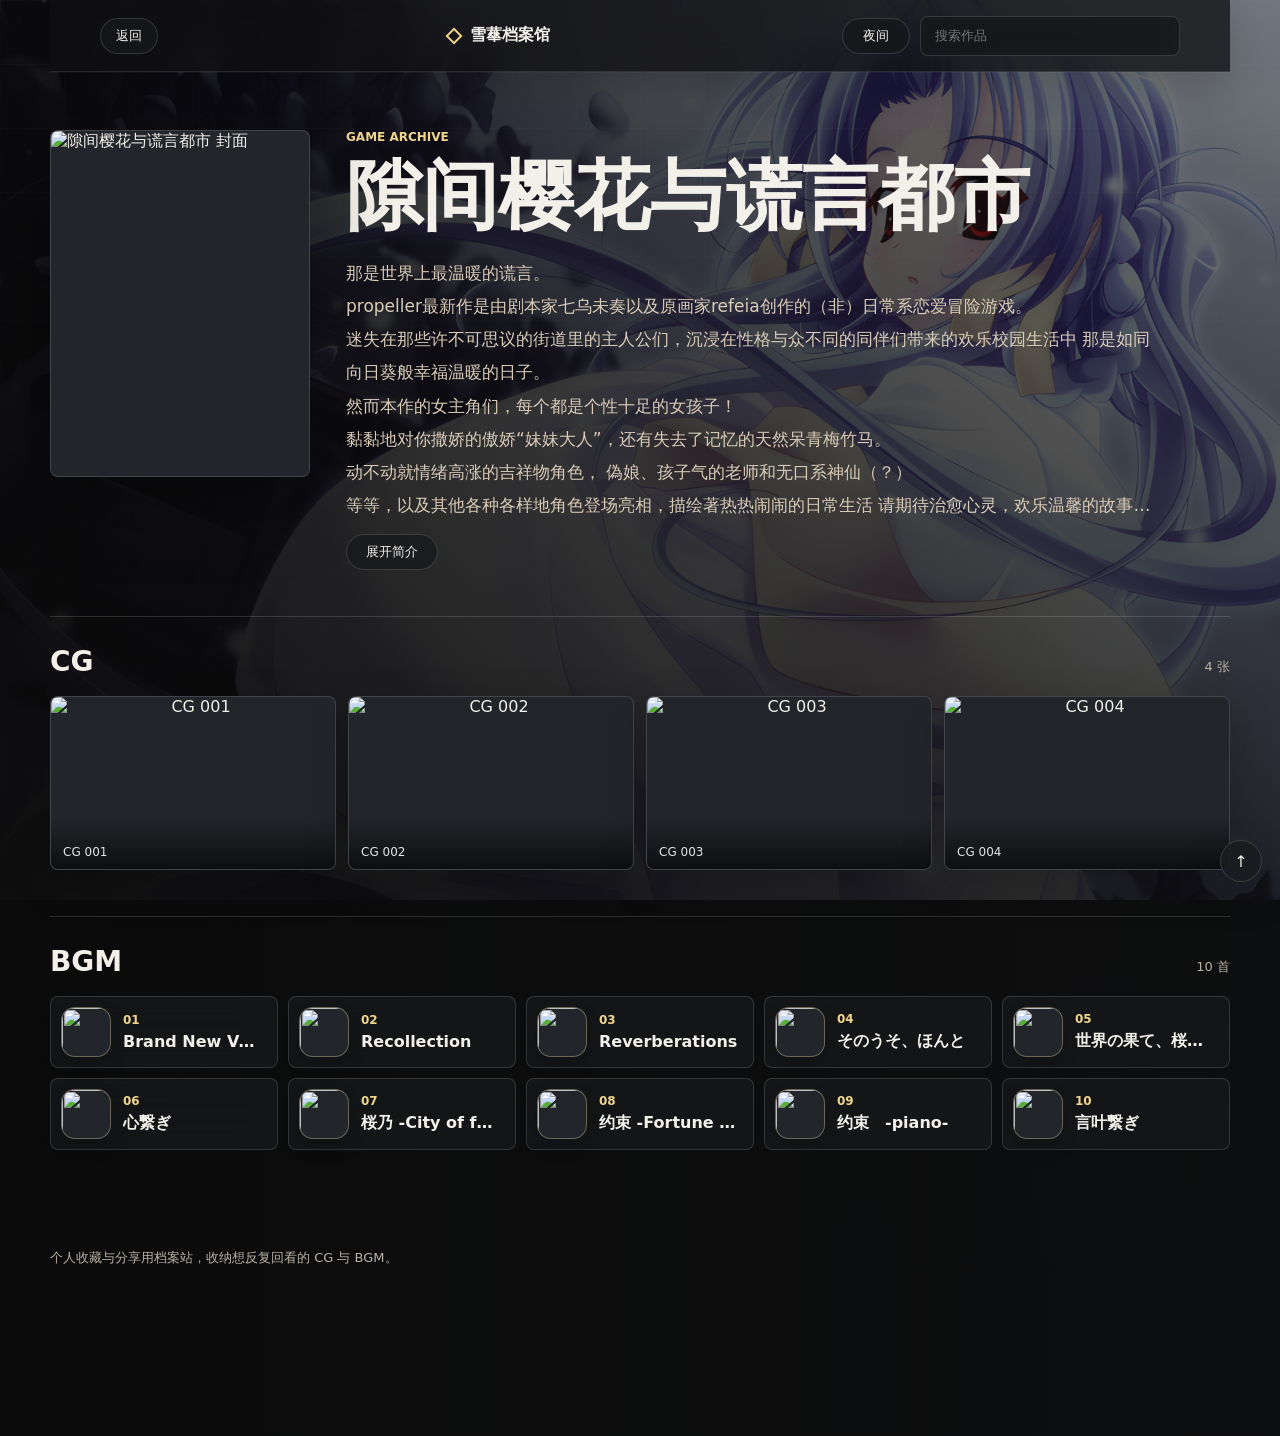
==== commit ffbaf609: "update" ====
--- a/game.html
+++ b/game.html
@@ -1,76 +1,92 @@
 <!doctype html>
 <html lang="zh-CN">
-  <head>
-    <meta charset="UTF-8" />
-    <meta name="viewport" content="width=device-width, initial-scale=1.0" />
-    <title>作品详情 - 雪蕐档案馆</title>
-    <link rel="icon" href="assets/icon/favicon.ico" />
-    <link rel="preconnect" href="https://norespond.github.io" crossorigin />
-    <link rel="stylesheet" href="assets/css/game.css" />
-    <link rel="stylesheet" href="assets/css/player.css" />
-  </head>
-  <body>
-    <div class="page-shell">
-      <header class="site-header" aria-label="站点导航">
-        <button class="back-button" type="button" id="back-button" aria-label="返回上一页">返回</button>
-        <a class="brand" href="./index.html" aria-label="返回雪蕐档案馆首页">
-          <span class="brand-mark"></span>
-          <span>雪蕐档案馆</span>
-        </a>
-        <button class="theme-toggle" type="button" id="theme-toggle" aria-label="切换日夜主题">
-          夜间
-        </button>
-      </header>
 
-      <main id="game-root" aria-live="polite">
-        <section class="loading-block">
-          <p>正在读取作品档案...</p>
-        </section>
-      </main>
+<head>
+  <meta charset="UTF-8" />
+  <meta name="viewport" content="width=device-width, initial-scale=1.0" />
+  <title>作品详情 - 雪蕐档案馆</title>
+  <link rel="icon" href="assets/icon/favicon.ico" />
+  <link rel="preconnect" href="https://norespond.github.io" crossorigin />
+  <link rel="stylesheet" href="assets/css/game.css" />
+  <link rel="stylesheet" href="assets/css/player.css" />
+</head>
+
+<body>
+  <div class="page-shell">
+    <header class="site-header" aria-label="站点导航">
+      <button class="back-button" type="button" id="back-button" aria-label="返回上一页">返回</button>
+      <a class="brand" href="./index.html" aria-label="返回雪蕐档案馆首页">
+        <span class="brand-mark"></span>
+        <span>雪蕐档案馆</span>
+      </a>
+      <button class="theme-toggle" type="button" id="theme-toggle" aria-label="切换日夜主题">
+        夜间
+      </button>
+    </header>
+
+    <main id="game-root" aria-live="polite">
+      <section class="loading-block">
+        <p>正在读取作品档案...</p>
+      </section>
+    </main>
+  </div>
+
+  <div class="player-bar" id="player-bar" hidden>
+    <img class="player-cover" id="player-cover" alt="" />
+    <div class="player-main">
+      <div class="player-title" id="player-title">未选择曲目</div>
+      <div class="player-time" id="player-time">00:00 / 00:00</div>
+      <input class="player-progress" id="player-progress" type="range" min="0" max="100" value="0" />
     </div>
+    <div class="player-controls" aria-label="播放器控制">
+      <button class="player-button" type="button" id="player-prev" aria-label="上一首">
+        <svg width="18" height="18" viewBox="0 0 24 24" fill="currentColor" aria-hidden="true">
+          <title>上一首</title>
+          <path d="M13 6v12l-8-6 8-6zm8 0v12h-2V6h2z" />
+        </svg>
+        <span class="visually-hidden">上一首</span>
+      </button>
+      <button class="player-button" type="button" id="player-toggle" aria-label="播放或暂停" aria-pressed="false">
+        <svg class="icon-play" width="18" height="18" viewBox="0 0 24 24" fill="currentColor" aria-hidden="true">
+          <title>播放/暂停</title>
+          <path d="M8 5v14l11-7z" />
+        </svg>
+        <span class="visually-hidden">播放或暂停</span>
+      </button>
+      <button class="player-button" type="button" id="player-next" aria-label="下一首">
+        <svg width="18" height="18" viewBox="0 0 24 24" fill="currentColor" aria-hidden="true">
+          <title>下一首</title>
+          <path d="M5 6v12l8-6-8-6zm14 0v12h-2V6h2z" />
+        </svg>
+        <span class="visually-hidden">下一首</span>
+      </button>
+      <button class="player-button player-close" type="button" id="player-close" aria-label="关闭播放器">
+        <svg width="18" height="18" viewBox="0 0 24 24" fill="none" stroke="currentColor" stroke-width="2"
+          stroke-linecap="round" aria-hidden="true">
+          <title>关闭播放器</title>
+          <path d="M6 6l12 12M18 6L6 18" />
+        </svg>
+        <span class="visually-hidden">关闭播放器</span>
+      </button>
+    </div>
+    <audio id="audio-player"></audio>
+  </div>
 
-    <div class="player-bar" id="player-bar" hidden>
-      <img class="player-cover" id="player-cover" alt="" />
-      <div class="player-main">
-        <div class="player-title" id="player-title">未选择曲目</div>
-        <div class="player-time" id="player-time">00:00 / 00:00</div>
-        <input class="player-progress" id="player-progress" type="range" min="0" max="100" value="0" />
-      </div>
-      <div class="player-controls" aria-label="播放器控制">
-        <button class="player-button" type="button" id="player-prev" aria-label="上一首">
-          <svg width="18" height="18" viewBox="0 0 24 24" fill="currentColor" aria-hidden="true"><title>上一首</title><path d="M13 6v12l-8-6 8-6zm8 0v12h-2V6h2z"/></svg>
-          <span class="visually-hidden">上一首</span>
-        </button>
-        <button class="player-button" type="button" id="player-toggle" aria-label="播放或暂停" aria-pressed="false">
-          <svg class="icon-play" width="18" height="18" viewBox="0 0 24 24" fill="currentColor" aria-hidden="true"><title>播放/暂停</title><path d="M8 5v14l11-7z"/></svg>
-          <span class="visually-hidden">播放或暂停</span>
-        </button>
-        <button class="player-button" type="button" id="player-next" aria-label="下一首">
-          <svg width="18" height="18" viewBox="0 0 24 24" fill="currentColor" aria-hidden="true"><title>下一首</title><path d="M5 6v12l8-6-8-6zm14 0v12h-2V6h2z"/></svg>
-          <span class="visually-hidden">下一首</span>
-        </button>
-        <button class="player-button player-close" type="button" id="player-close" aria-label="关闭播放器">
-          <svg width="18" height="18" viewBox="0 0 24 24" fill="none" stroke="currentColor" stroke-width="2" stroke-linecap="round" aria-hidden="true"><title>关闭播放器</title><path d="M6 6l12 12M18 6L6 18"/></svg>
-          <span class="visually-hidden">关闭播放器</span>
-        </button>
-      </div>
-      <audio id="audio-player"></audio>
-    </div>
+  <div class="cg-viewer" id="cg-viewer" hidden aria-modal="true" role="dialog" aria-label="CG 预览">
+    <button class="viewer-close" type="button" id="viewer-close" aria-label="关闭预览">关闭</button>
+    <button class="viewer-nav viewer-prev" type="button" id="viewer-prev" aria-label="上一张">上一张</button>
+    <figure class="viewer-figure">
+      <img class="viewer-image" id="viewer-image" alt="" />
+      <figcaption class="viewer-caption" id="viewer-caption"></figcaption>
+    </figure>
+    <button class="viewer-nav viewer-next" type="button" id="viewer-next" aria-label="下一张">下一张</button>
+  </div>
 
-    <div class="cg-viewer" id="cg-viewer" hidden aria-modal="true" role="dialog" aria-label="CG 预览">
-      <button class="viewer-close" type="button" id="viewer-close" aria-label="关闭预览">关闭</button>
-      <button class="viewer-nav viewer-prev" type="button" id="viewer-prev" aria-label="上一张">上一张</button>
-      <figure class="viewer-figure">
-        <img class="viewer-image" id="viewer-image" alt="" />
-        <figcaption class="viewer-caption" id="viewer-caption"></figcaption>
-      </figure>
-      <button class="viewer-nav viewer-next" type="button" id="viewer-next" aria-label="下一张">下一张</button>
-    </div>
+  <script>
+    const params = new URLSearchParams(window.location.search);
+    const id = params.get("id") || "001";
+    window.location.replace(`./index.html?id=${encodeURIComponent(id)}`);
+  </script>
+</body>
 
-    <script>
-      const params = new URLSearchParams(window.location.search);
-      const id = params.get("id") || "001";
-      window.location.replace(`./index.html?id=${encodeURIComponent(id)}`);
-    </script>
-  </body>
-</html>
+</html>
--- a/assets/css/game.css
+++ b/assets/css/game.css
@@ -568,9 +568,10 @@
   width: 50px;
   height: 50px;
   object-fit: cover;
-  border: 1px solid var(--line);
-  border-radius: 8px;
+  border: 1px solid color-mix(in srgb, var(--accent-strong) 24%, var(--line));
+  border-radius: 14px;
   background: #22252a;
+  box-shadow: 0 8px 18px rgba(0, 0, 0, 0.16);
 }
 
 .track-meta {
--- a/assets/css/player.css
+++ b/assets/css/player.css
@@ -1,6 +1,6 @@
 /* Player redesign: centered sticky bottom bar with compact controls */
 :root {
-  --player-height: 76px;
+  --player-height: 82px;
 }
 
 /* Accessibility helper: visually hidden but accessible to screen readers */
@@ -17,6 +17,7 @@
 }
 
 .player-bar {
+  --player-progress: 0%;
   position: fixed;
   left: 0;
   right: 0;
@@ -41,24 +42,53 @@
   width: min(1180px, calc(100% - 40px));
   display: flex;
   align-items: center;
-  gap: 14px;
-  padding: 10px 14px;
+  gap: 16px;
+  padding: 18px 16px 12px;
   min-height: var(--player-height);
-  border-radius: 14px;
+  overflow: visible;
+  border-radius: 18px;
   border: 1px solid color-mix(in srgb, var(--line) 82%, transparent);
-  background: color-mix(in srgb, var(--panel-solid) 86%, transparent);
-  box-shadow: var(--shadow-soft);
-  backdrop-filter: blur(12px);
+  background:
+    linear-gradient(
+      120deg,
+      color-mix(in srgb, var(--accent-strong) 9%, transparent),
+      transparent 42%
+    ),
+    color-mix(in srgb, var(--panel-solid) 90%, transparent);
+  box-shadow:
+    0 20px 54px rgba(0, 0, 0, 0.28),
+    inset 0 1px 0 rgba(255, 255, 255, 0.06);
+  backdrop-filter: blur(18px);
+}
+
+.player-bar .player-inner::before {
+  position: absolute;
+  top: 0;
+  right: 0;
+  left: 0;
+  height: 4px;
+  border-radius: 18px 18px 0 0;
+  content: "";
+  background:
+    linear-gradient(
+      to right,
+      var(--accent-strong) 0 var(--player-progress),
+      transparent var(--player-progress)
+    ),
+    color-mix(in srgb, var(--line) 52%, transparent);
 }
 
 /* cover */
 .player-bar .player-cover {
-  width: 64px;
-  height: 64px;
-  border-radius: 8px;
+  width: 68px;
+  height: 68px;
+  border-radius: 999px;
   object-fit: cover;
-  flex: 0 0 64px;
-  border: 1px solid var(--line);
+  flex: 0 0 68px;
+  border: 2px solid color-mix(in srgb, var(--accent-strong) 30%, var(--line));
+  box-shadow:
+    0 10px 26px rgba(0, 0, 0, 0.22),
+    inset 0 0 0 1px rgba(255, 255, 255, 0.06);
 }
 
 /* main area: meta + progress */
@@ -74,6 +104,7 @@
   display: flex;
   align-items: baseline;
   gap: 10px;
+  min-width: 0;
 }
 
 .player-kicker {
@@ -108,7 +139,7 @@
 .player-progress {
   -webkit-appearance: none;
   appearance: none;
-  height: 6px;
+  height: 5px;
   flex: 1 1 auto;
   border-radius: 999px;
   background: color-mix(in srgb, var(--line) 64%, transparent);
@@ -127,36 +158,46 @@
 /* controls */
 .player-bar .player-controls {
   display: flex;
-  gap: 10px;
+  gap: 8px;
   align-items: center;
   flex: 0 0 auto;
 }
 
 .player-button {
-  width: 42px;
-  height: 42px;
+  width: 40px;
+  height: 40px;
   padding: 0;
   border-radius: 999px;
   display: inline-flex;
   align-items: center;
   justify-content: center;
   font-size: 13px;
-  background: color-mix(in srgb, var(--panel) 72%, transparent);
+  color: var(--muted);
+  background: color-mix(in srgb, var(--panel) 58%, transparent);
   border: 1px solid var(--line);
 }
 
 .player-toggle {
-  width: 52px;
-  height: 52px;
+  width: 58px;
+  height: 58px;
   font-weight: 700;
-  color: var(--accent-strong);
-  background: color-mix(in srgb, var(--accent-strong) 14%, var(--panel));
-  border: 1px solid color-mix(in srgb, var(--accent-strong) 40%, var(--line));
+  color: #1b160d;
+  background: var(--accent-strong);
+  border: 1px solid color-mix(in srgb, var(--accent-strong) 72%, var(--line));
+  box-shadow:
+    0 10px 24px color-mix(in srgb, var(--accent-strong) 24%, transparent),
+    inset 0 1px 0 rgba(255, 255, 255, 0.28);
 }
 
 .player-button:hover {
   color: var(--accent-strong);
   border-color: color-mix(in srgb, var(--accent-strong) 55%, var(--line));
+  background: color-mix(in srgb, var(--accent-strong) 10%, var(--panel));
+}
+
+.player-toggle:hover {
+  color: #1b160d;
+  filter: brightness(1.06);
 }
 
 .player-close {
@@ -166,34 +207,111 @@
 
 /* queue overlay */
 .player-queue {
-  position: absolute;
-  bottom: calc(100% + 12px);
-  right: 12px;
-  width: 320px;
-  max-width: calc(100% - 48px);
-  border-radius: 10px;
-  padding: 10px;
-  background: color-mix(in srgb, var(--panel-solid) 94%, transparent);
+  position: fixed;
+  right: max(20px, calc((100vw - 1180px) / 2 + 16px));
+  bottom: 118px;
+  z-index: 31;
+  width: min(360px, calc(100vw - 40px));
+  max-height: min(48vh, 360px);
+  border-radius: 14px;
+  padding: 12px;
+  background:
+    linear-gradient(
+      140deg,
+      color-mix(in srgb, var(--accent-strong) 8%, transparent),
+      transparent 48%
+    ),
+    color-mix(in srgb, var(--panel-solid) 94%, transparent);
   border: 1px solid color-mix(in srgb, var(--line) 82%, transparent);
-  box-shadow: 0 18px 48px rgba(0,0,0,0.28);
-  backdrop-filter: blur(12px);
-}
-
-.player-queue-list { max-height: 260px; overflow-y: auto; }
+  box-shadow: 0 18px 48px rgba(0, 0, 0, 0.28);
+  backdrop-filter: blur(18px);
+}
+
+.player-queue-list {
+  max-height: min(36vh, 260px);
+  overflow-y: auto;
+}
 
 /* responsive */
 @media (max-width: 720px) {
-  .player-bar { bottom: 10px; }
-  .player-bar .player-inner { padding: 8px; gap: 10px; }
-  .player-cover { width: 52px; height: 52px; }
-  .player-toggle { width: 46px; height: 46px; }
-  .player-button { width: 40px; height: 40px; }
-  .player-queue { right: 8px; width: 260px; }
+  .player-bar {
+    bottom: 10px;
+  }
+  .player-bar .player-inner {
+    padding: 16px 10px 10px;
+    gap: 10px;
+  }
+  .player-bar .player-cover {
+    width: 56px;
+    height: 56px;
+    flex-basis: 56px;
+  }
+  .player-toggle {
+    width: 50px;
+    height: 50px;
+  }
+  .player-button {
+    width: 40px;
+    height: 40px;
+  }
+  .player-queue {
+    right: 14px;
+    bottom: 108px;
+    width: min(320px, calc(100vw - 28px));
+  }
 }
 
 @media (max-width: 420px) {
-  .player-bar .player-inner { width: calc(100% - 28px); }
-  .player-bar { left: 0; right: 0; }
-  .player-main { display: none; }
-  .player-queue { width: calc(100% - 28px); left: 14px; right: 14px; }
-}
+  .player-bar .player-inner {
+    width: calc(100% - 28px);
+    flex-wrap: wrap;
+    align-items: center;
+    gap: 9px 10px;
+    padding: 16px 10px 10px;
+  }
+  .player-bar {
+    left: 0;
+    right: 0;
+  }
+  .player-bar .player-cover {
+    width: 50px;
+    height: 50px;
+    flex-basis: 50px;
+  }
+  .player-bar .player-main {
+    display: flex;
+    flex: 1 1 calc(100% - 58px);
+    min-width: 0;
+  }
+  .player-kicker,
+  .player-progress-row,
+  .player-status {
+    display: none;
+  }
+  .player-title {
+    font-size: 14px;
+  }
+  .player-bar .player-controls {
+    width: 100%;
+    justify-content: space-between;
+    gap: 6px;
+  }
+  .player-button {
+    width: 40px;
+    height: 40px;
+  }
+  .player-toggle {
+    width: 48px;
+    height: 48px;
+  }
+  .player-queue {
+    right: 14px;
+    bottom: 154px;
+    left: 14px;
+    width: auto;
+    max-height: min(42vh, 300px);
+  }
+  .player-queue-list {
+    max-height: min(30vh, 210px);
+  }
+}
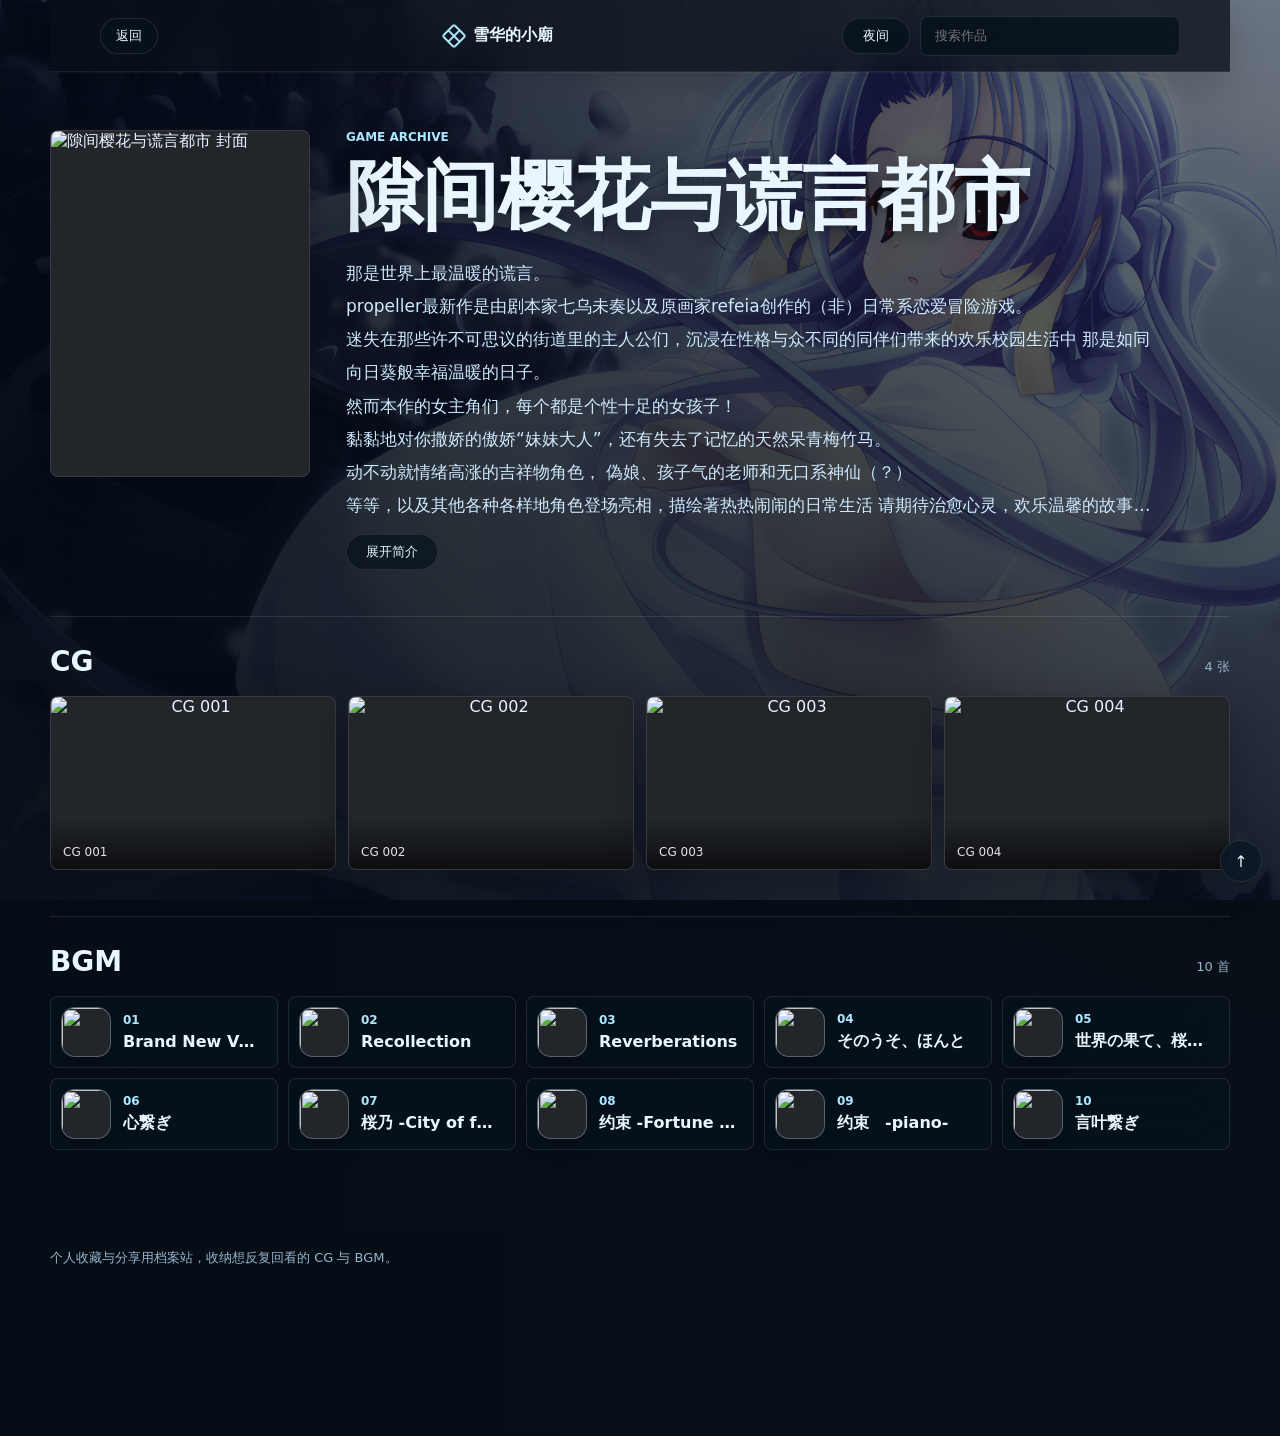
==== commit c10d8b67: "update" ====
--- a/game.html
+++ b/game.html
@@ -4,8 +4,13 @@
 <head>
   <meta charset="UTF-8" />
   <meta name="viewport" content="width=device-width, initial-scale=1.0" />
-  <title>作品详情 - 雪蕐档案馆</title>
-  <link rel="icon" href="assets/icon/favicon.ico" />
+  <title>作品详情 - 雪华的小廟</title>
+  <link rel="icon" href="assets/favicon/favicon.ico" />
+  <link rel="icon" type="image/png" sizes="96x96" href="assets/favicon/favicon-96x96.png" />
+  <link rel="icon" type="image/svg+xml" href="assets/favicon/favicon.svg" />
+  <link rel="apple-touch-icon" href="assets/favicon/apple-touch-icon.png" />
+  <link rel="manifest" href="assets/favicon/site.webmanifest" />
+  <meta name="theme-color" content="#08111a" />
   <link rel="preconnect" href="https://norespond.github.io" crossorigin />
   <link rel="stylesheet" href="assets/css/game.css" />
   <link rel="stylesheet" href="assets/css/player.css" />
@@ -15,9 +20,9 @@
   <div class="page-shell">
     <header class="site-header" aria-label="站点导航">
       <button class="back-button" type="button" id="back-button" aria-label="返回上一页">返回</button>
-      <a class="brand" href="./index.html" aria-label="返回雪蕐档案馆首页">
+      <a class="brand" href="./index.html" aria-label="返回雪华的小廟首頁">
         <span class="brand-mark"></span>
-        <span>雪蕐档案馆</span>
+        <span>雪华的小廟</span>
       </a>
       <button class="theme-toggle" type="button" id="theme-toggle" aria-label="切换日夜主题">
         夜间
--- a/assets/css/player.css
+++ b/assets/css/player.css
@@ -43,22 +43,17 @@
   display: flex;
   align-items: center;
   gap: 16px;
-  padding: 18px 16px 12px;
-  min-height: var(--player-height);
+  padding: 14px 18px;
+  min-height: calc(var(--player-height) + 6px);
   overflow: visible;
-  border-radius: 18px;
-  border: 1px solid color-mix(in srgb, var(--line) 82%, transparent);
+  border-radius: 16px;
+  border: 1px solid color-mix(in srgb, var(--line) 88%, transparent);
   background:
-    linear-gradient(
-      120deg,
-      color-mix(in srgb, var(--accent-strong) 9%, transparent),
-      transparent 42%
-    ),
-    color-mix(in srgb, var(--panel-solid) 90%, transparent);
+    linear-gradient(180deg, color-mix(in srgb, var(--panel-solid) 86%, transparent), color-mix(in srgb, var(--panel) 72%, transparent));
   box-shadow:
-    0 20px 54px rgba(0, 0, 0, 0.28),
-    inset 0 1px 0 rgba(255, 255, 255, 0.06);
-  backdrop-filter: blur(18px);
+    0 18px 42px rgba(0, 0, 0, 0.36),
+    inset 0 1px 0 rgba(255, 255, 255, 0.04);
+  backdrop-filter: blur(12px);
 }
 
 .player-bar .player-inner::before {
@@ -67,12 +62,12 @@
   right: 0;
   left: 0;
   height: 4px;
-  border-radius: 18px 18px 0 0;
+  border-radius: 16px 16px 0 0;
   content: "";
   background:
     linear-gradient(
       to right,
-      var(--accent-strong) 0 var(--player-progress),
+      color-mix(in srgb, var(--accent-strong) 88%, transparent) 0 var(--player-progress),
       transparent var(--player-progress)
     ),
     color-mix(in srgb, var(--line) 52%, transparent);
@@ -139,20 +134,22 @@
 .player-progress {
   -webkit-appearance: none;
   appearance: none;
-  height: 5px;
+  height: 6px;
   flex: 1 1 auto;
   border-radius: 999px;
-  background: color-mix(in srgb, var(--line) 64%, transparent);
+  background: linear-gradient(90deg, rgba(255,255,255,0.04), rgba(255,255,255,0.02));
+  box-shadow: inset 0 1px 0 rgba(255,255,255,0.02);
 }
 
 .player-progress::-webkit-slider-thumb {
   -webkit-appearance: none;
-  width: 14px;
-  height: 14px;
+  width: 16px;
+  height: 16px;
   border-radius: 999px;
-  background: var(--accent-strong);
+  background: linear-gradient(180deg, var(--accent-strong), color-mix(in srgb, var(--accent) 80%, var(--accent-strong)));
   border: 2px solid var(--panel-solid);
-  margin-top: -4px;
+  margin-top: -5px;
+  box-shadow: 0 4px 10px rgba(0,0,0,0.28);
 }
 
 /* controls */
@@ -164,40 +161,46 @@
 }
 
 .player-button {
-  width: 40px;
-  height: 40px;
+  width: 44px;
+  height: 44px;
   padding: 0;
-  border-radius: 999px;
+  border-radius: 10px;
   display: inline-flex;
   align-items: center;
   justify-content: center;
-  font-size: 13px;
+  font-size: 14px;
   color: var(--muted);
   background: color-mix(in srgb, var(--panel) 58%, transparent);
-  border: 1px solid var(--line);
+  border: 1px solid color-mix(in srgb, var(--line) 72%, transparent);
+  transition: transform 120ms ease, background 120ms ease, color 120ms ease;
+}
+
+.player-button:focus {
+  transform: translateY(-2px);
 }
 
 .player-toggle {
-  width: 58px;
-  height: 58px;
+  width: 62px;
+  height: 62px;
   font-weight: 700;
-  color: #1b160d;
-  background: var(--accent-strong);
+  color: #0b0b0b;
+  background: linear-gradient(180deg, var(--accent-strong), var(--accent));
   border: 1px solid color-mix(in srgb, var(--accent-strong) 72%, var(--line));
   box-shadow:
-    0 10px 24px color-mix(in srgb, var(--accent-strong) 24%, transparent),
-    inset 0 1px 0 rgba(255, 255, 255, 0.28);
+    0 12px 28px color-mix(in srgb, var(--accent-strong) 20%, transparent),
+    inset 0 1px 0 rgba(255, 255, 255, 0.16);
+  border-radius: 12px;
 }
 
 .player-button:hover {
   color: var(--accent-strong);
   border-color: color-mix(in srgb, var(--accent-strong) 55%, var(--line));
   background: color-mix(in srgb, var(--accent-strong) 10%, var(--panel));
+  transform: translateY(-3px);
 }
 
 .player-toggle:hover {
-  color: #1b160d;
-  filter: brightness(1.06);
+  filter: brightness(1.04);
 }
 
 .player-close {
